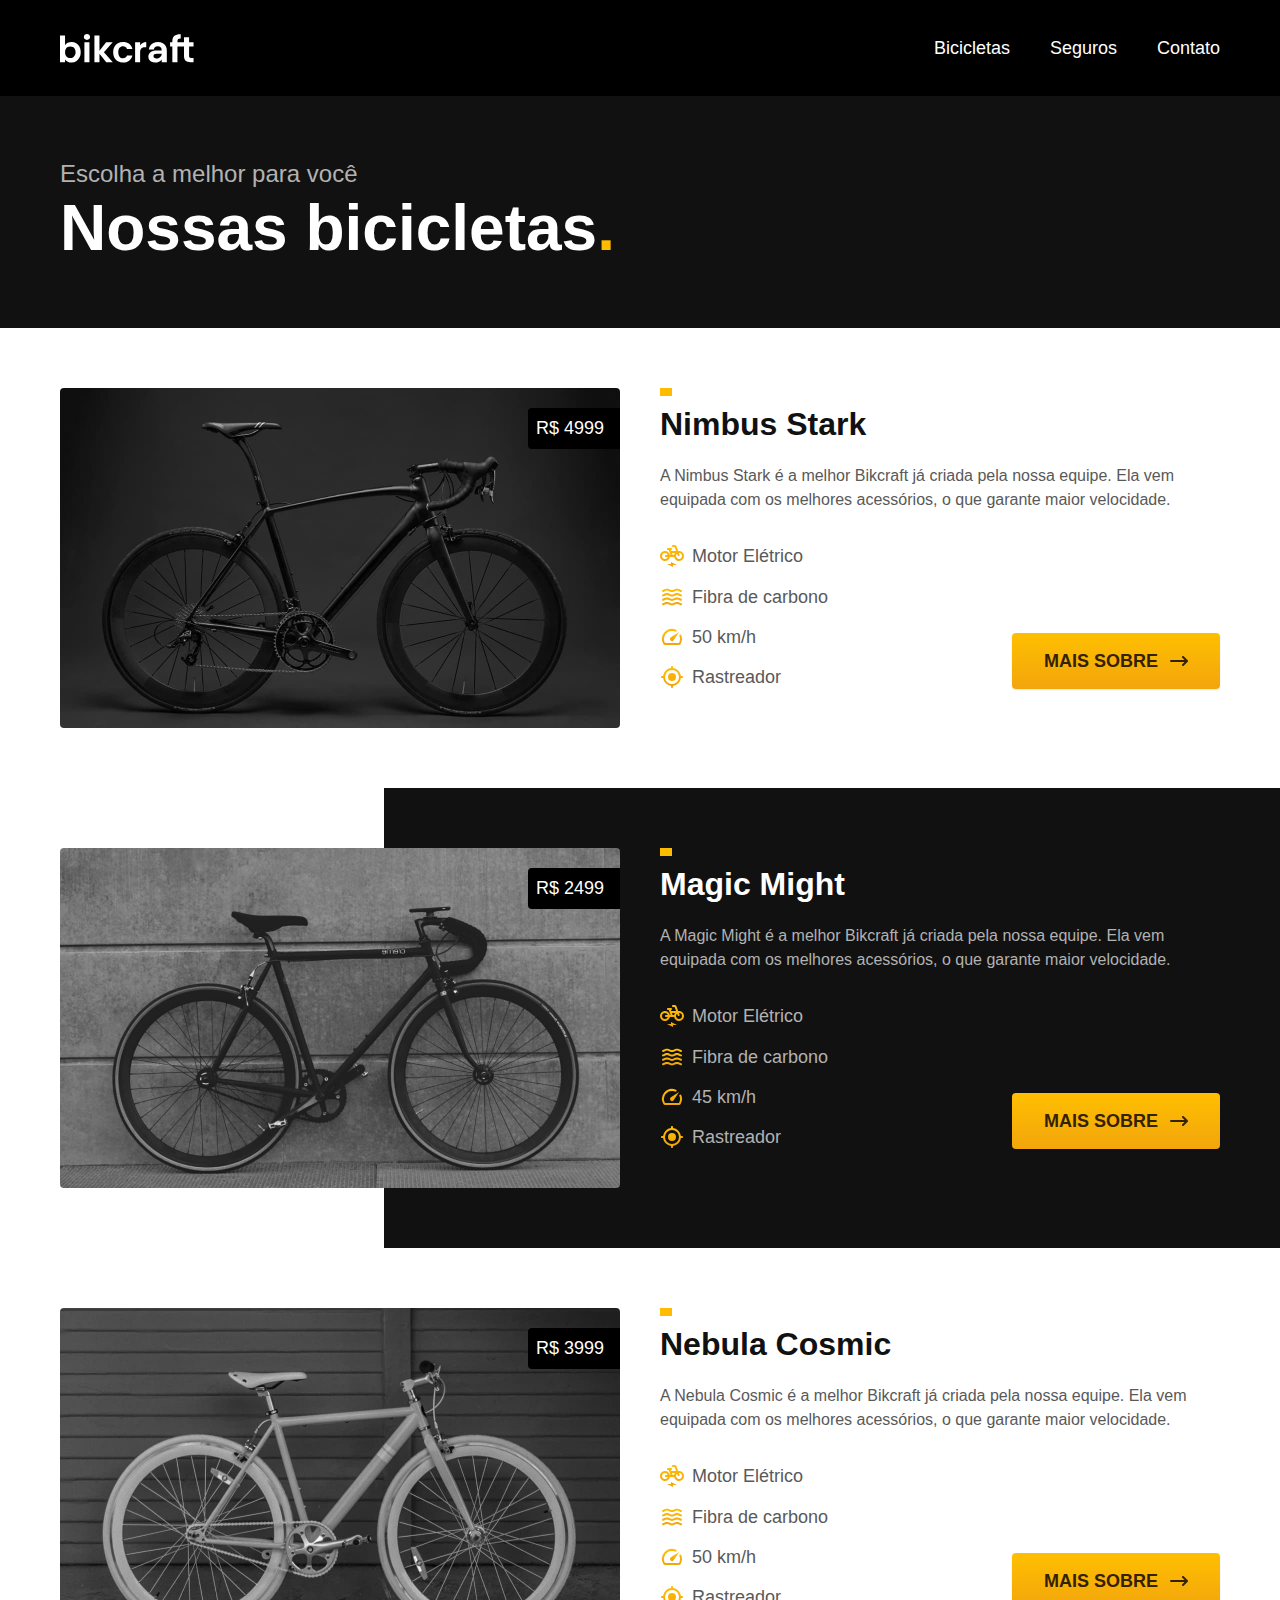
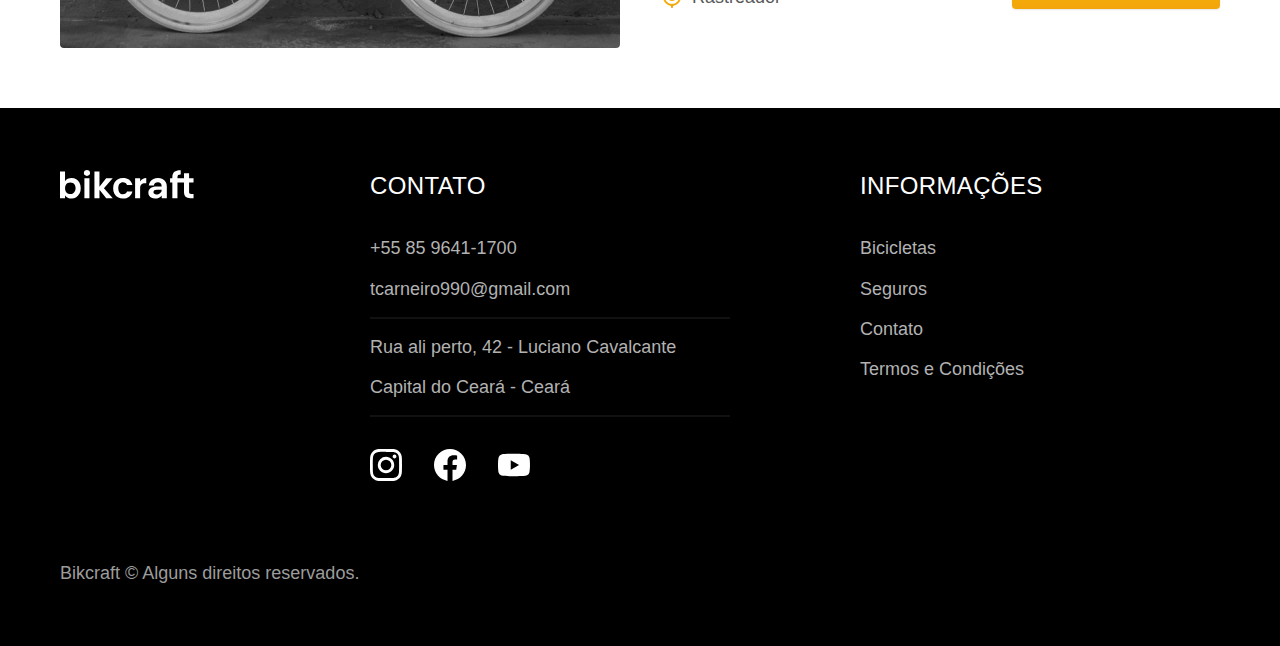
==== bicicletas.html @ c2a49318 "parte das bicicletas feita" ====
<!DOCTYPE html>
<html lang="en">

<head>
  <meta charset="UTF-8">
  <meta name="viewport" content="width=device-width, initial-scale=1.0">
  <title>Bicicletas | Bikcraft</title>
  <link rel="stylesheet" href="./css/style.css">

</head>

<body id="bicicletas">
  <header class="header-bg">
    <div class="header container">
      <a href="./">
        <img src="./img/bikcraft.svg" alt="bikcraft">
      </a>
      <nav aria-label="primaria">
        <ul class="header-menu font-1-m cor-0">
          <li><a href="./bicicletas.html">Bicicletas</a></li>
          <li><a href="./seguros.html">Seguros</a></li>
          <li><a href="./contato.html">Contato</a></li>
        </ul>
      </nav>
    </div>
  </header>

  <main>
    <div class="titulo-bg">
      <div class="titulo container">
        <p class="font-2-l cor-5">Escolha a melhor para você</p>
        <h1 class="font-1-xxl cor-0">
          Nossas bicicletas<span class="cor-p1">.</span></h1>
      </div>
  
    </div>

<!-- 

 -->
    
      <div class="bicicletas container">
        <div class="bicicletas-imagem">
          <img src="./img/bicicletas/nimbus.jpg" alt="bicicleta preta">
          <span class="font-2-m cor-0">R$ 4999</span>
        </div>
        <div class="bicicletas-conteudo">
          <h2 class="font-1-xl">Nimbus Stark</h2>
          <p class="font-2-s cor-8">A Nimbus Stark é a melhor Bikcraft já criada pela nossa equipe. Ela vem equipada com os melhores acessórios, o que garante maior velocidade.</p>
          <ul class="font-1-m cor-8">
            <li>
              <img src="./img/icones/eletrica.svg" alt="">
              Motor Elétrico
            </li>
            <li>
              <img src="./img/icones/carbono.svg" alt="">
              Fibra de carbono
            </li>
            <li>
              <img src="./img/icones/velocidade.svg" alt="">
              50 km/h
            </li>
            <li>
              <img src="./img/icones/rastreador.svg" alt="">
              Rastreador
            </li>
          </ul>
          <a class="botao seta" href="./bicicletas/nimbus.html">Mais Sobre</a>
        </div>
      </div>


<!-- 
 -->
    <div class="bicicletas-bg">
      <div class="bicicletas container">
        <div class="bicicletas-imagem">
          <img src="./img/bicicletas/magic.jpg" alt="bicicleta preta">
          <span class="font-2-m cor-0">R$ 2499</span>
        </div>
        <div class="bicicletas-conteudo">
          <h2 class="font-1-xl cor-0">Magic Might</h2>
          <p class="font-2-s cor-5">A Magic Might é a melhor Bikcraft já criada pela nossa equipe. Ela vem equipada com os melhores acessórios, o que garante maior velocidade.</p>
          <ul class="font-1-m cor-5">
            <li>
              <img src="./img/icones/eletrica.svg" alt="">
              Motor Elétrico
            </li>
            <li>
              <img src="./img/icones/carbono.svg" alt="">
              Fibra de carbono
            </li>
            <li>
              <img src="./img/icones/velocidade.svg" alt="">
              45 km/h
            </li>
            <li>
              <img src="./img/icones/rastreador.svg" alt="">
              Rastreador
            </li>
          </ul>
          <a class="botao seta" href="./bicicletas/magic.html">Mais Sobre</a>
        </div>
      </div>
    </div>

    <!-- 
   -->
    
      <div class="bicicletas container">
        <div class="bicicletas-imagem">
          <img src="./img/bicicletas/nebula.jpg" alt="bicicleta preta">
          <span class="font-2-m cor-0">R$ 3999</span>
        </div>
        <div class="bicicletas-conteudo">
          <h2 class="font-1-xl">Nebula Cosmic</h2>
          <p class="font-2-s cor-8">A Nebula Cosmic é a melhor Bikcraft já criada pela nossa equipe. Ela vem equipada com os melhores acessórios, o que garante maior velocidade.</p>
          <ul class="font-1-m cor-8">
            <li>
              <img src="./img/icones/eletrica.svg" alt="">
              Motor Elétrico
            </li>
            <li>
              <img src="./img/icones/carbono.svg" alt="">
              Fibra de carbono
            </li>
            <li>
              <img src="./img/icones/velocidade.svg" alt="">
              50 km/h
            </li>
            <li>
              <img src="./img/icones/rastreador.svg" alt="">
              Rastreador
            </li>
          </ul>
          <a class="botao seta" href="./bicicletas/nebula.html">Mais Sobre</a>
        </div>
      </div>



  </main>
  <footer class="footer-bg">
    <div class="footer container">
      <img src="./img/bikcraft.svg" alt="">
      <div class="footer-contato">
        <h3 class="font-2-l-b cor-0">contato</h3>
        <ul class="font-2-m cor-5">
          <li><a href="tel:+558596411700"> +55 85 9641-1700</a></li>
          <li><a href="mailto:tcarneiro990@gmail.com">tcarneiro990@gmail.com</a></li>
          <li>Rua ali perto, 42 - Luciano Cavalcante</li>
          <li>Capital do Ceará - Ceará</li>
        </ul>
        <div class="footer-redes">
          <a href="./">
            <img src="./img/redes/instagram.svg" alt="Instagram">
          </a>
          <a href="./">
            <img src="./img/redes/facebook.svg" alt="Facebook">
          </a>
          <a href="./">
            <img src="./img/redes/youtube.svg" alt="Youtube">
          </a>
        </div>
      </div>
      <div class="footer-informacoes">
        <h3 class="font-2-l-b cor-0">Informações</h3>
        <nav>
          <ul class="font-1-m cor-5">
            <li><a href="./bicicletas.html">Bicicletas</a></li>
            <li><a href="./seguros.html">Seguros</a></li>
            <li><a href="./contato.html">Contato</a></li>
            <li><a href="./termos.html">Termos e Condições</a></li>
          </ul>
        </nav>
      </div>
      <p class="footer-copy font-2-m cor-6">Bikcraft © Alguns direitos reservados.</p>
    </div>
  </footer>

</body>

</html>
---- css/style.css ----
@import "./global/global.css";
@import "./utilidades/tipografia.css";
@import "./utilidades/cores.css";
@import "./global/header.css";
@import "./global/footer.css";
@import "./utilidades/componentes.css";
@import "./home/introducao.css";
@import "./bicicletas/bicicletas-lista.css";
@import "./home/tecnologia.css";
@import "./home/parceiros.css";
@import "./home/depoimento.css";
@import "./seguros/seguros.css";
@import "./termos/termos.css";
@import "./bicicletas/bicicletas.css";
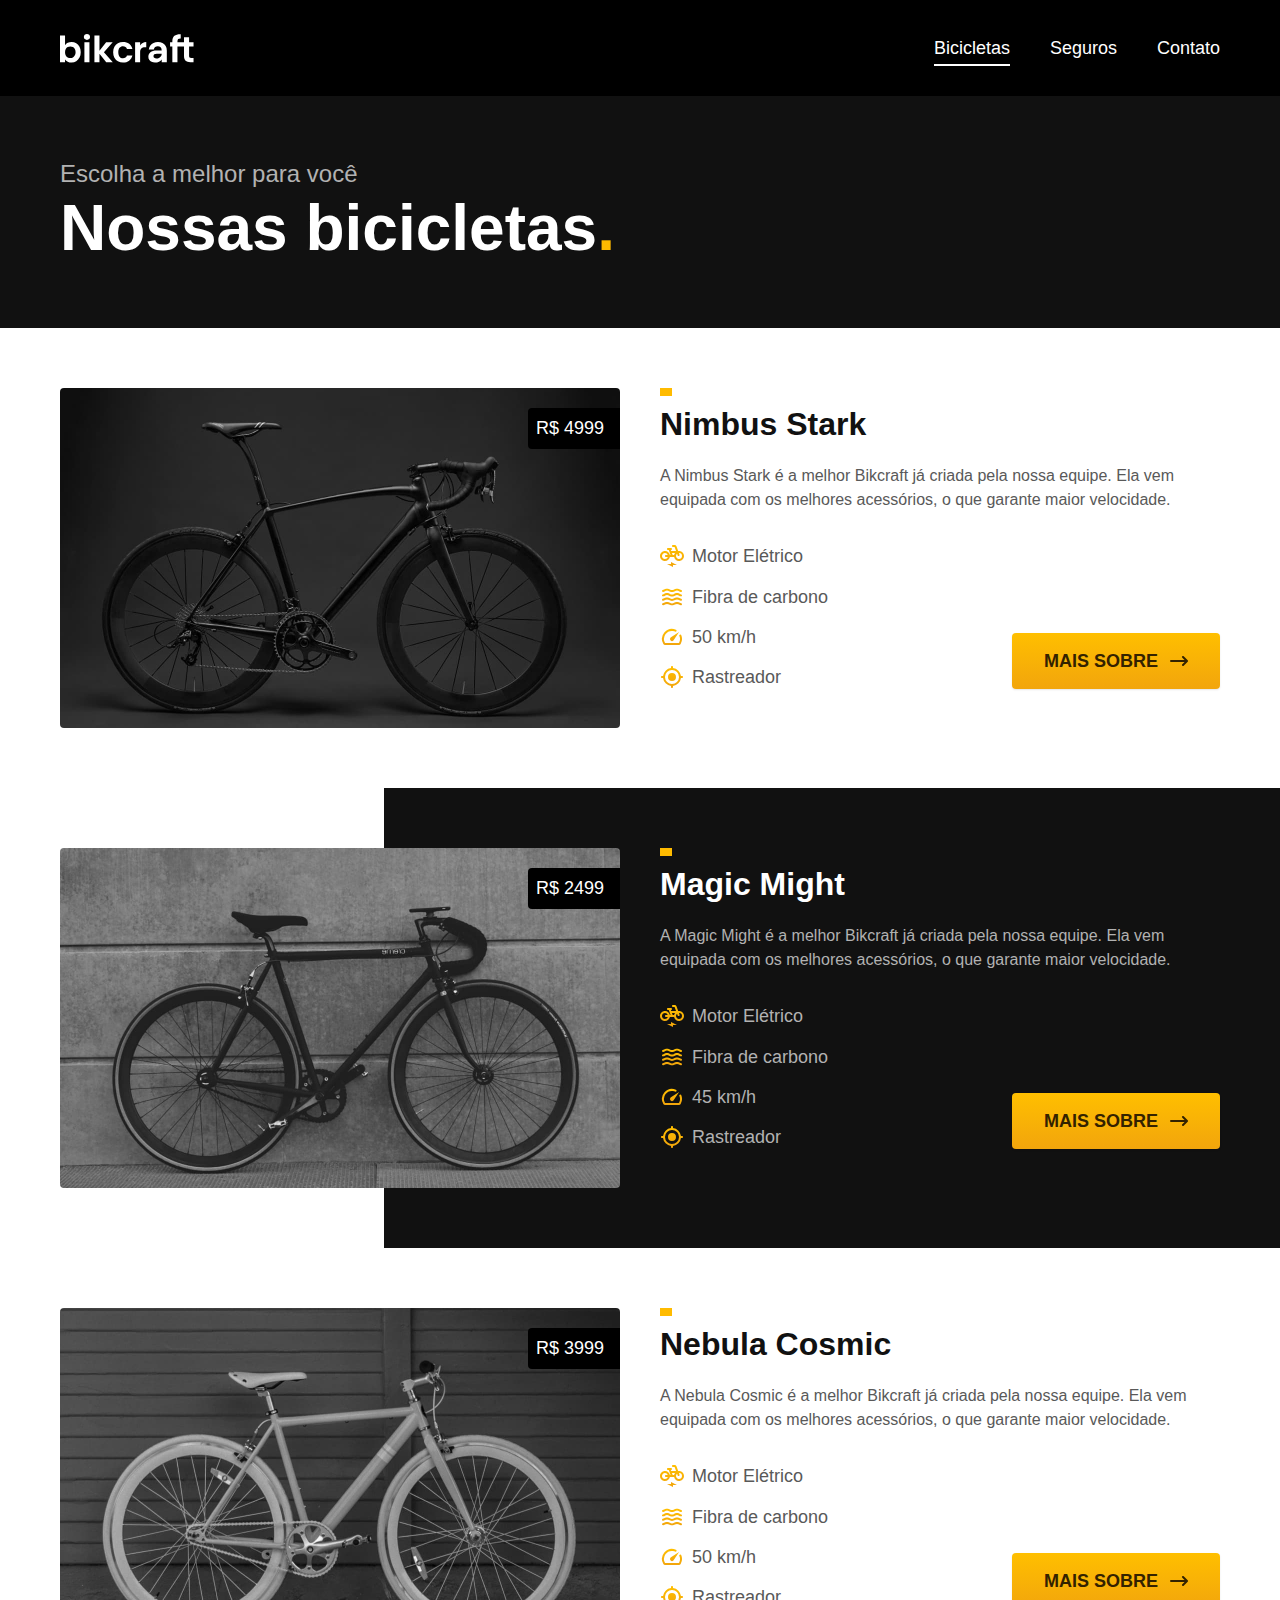
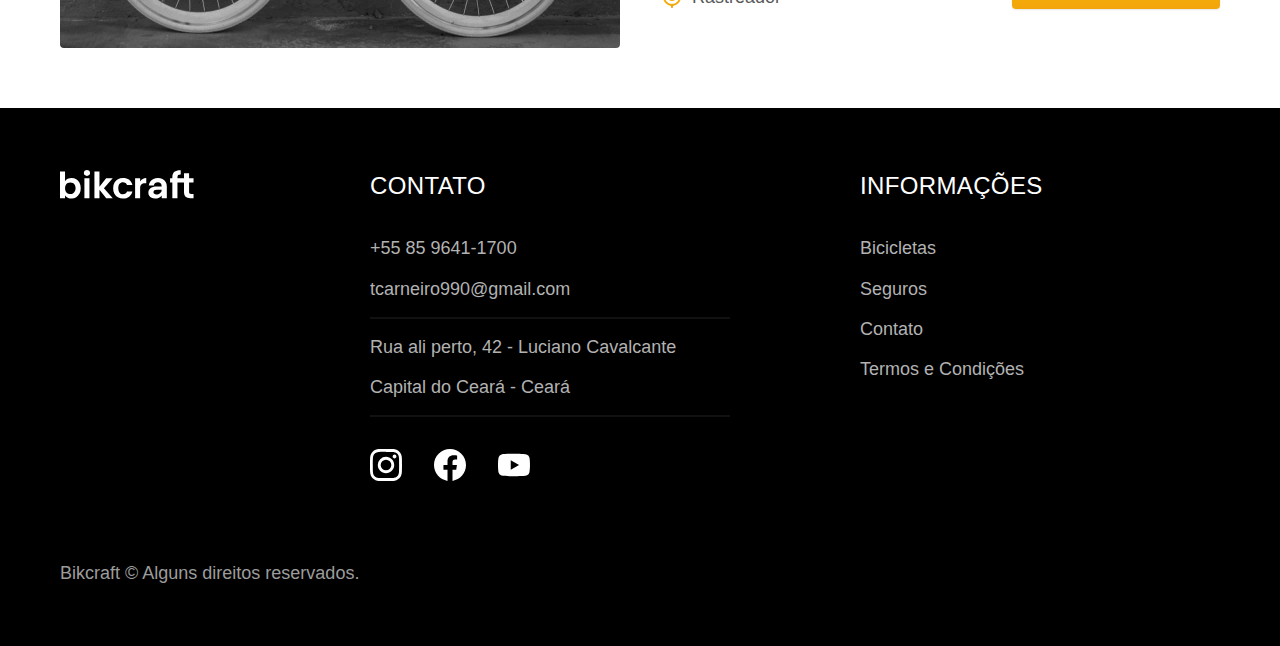
==== commit ca26de13: "adicionando js e otimizando o header" ====
--- a/bicicletas.html
+++ b/bicicletas.html
@@ -32,45 +32,45 @@
         <h1 class="font-1-xxl cor-0">
           Nossas bicicletas<span class="cor-p1">.</span></h1>
       </div>
-  
+
     </div>
 
-<!-- 
+    <!-- 
 
  -->
-    
-      <div class="bicicletas container">
-        <div class="bicicletas-imagem">
-          <img src="./img/bicicletas/nimbus.jpg" alt="bicicleta preta">
-          <span class="font-2-m cor-0">R$ 4999</span>
-        </div>
-        <div class="bicicletas-conteudo">
-          <h2 class="font-1-xl">Nimbus Stark</h2>
-          <p class="font-2-s cor-8">A Nimbus Stark é a melhor Bikcraft já criada pela nossa equipe. Ela vem equipada com os melhores acessórios, o que garante maior velocidade.</p>
-          <ul class="font-1-m cor-8">
-            <li>
-              <img src="./img/icones/eletrica.svg" alt="">
-              Motor Elétrico
-            </li>
-            <li>
-              <img src="./img/icones/carbono.svg" alt="">
-              Fibra de carbono
-            </li>
-            <li>
-              <img src="./img/icones/velocidade.svg" alt="">
-              50 km/h
-            </li>
-            <li>
-              <img src="./img/icones/rastreador.svg" alt="">
-              Rastreador
-            </li>
-          </ul>
-          <a class="botao seta" href="./bicicletas/nimbus.html">Mais Sobre</a>
-        </div>
+
+    <div class="bicicletas container">
+      <div class="bicicletas-imagem">
+        <img src="./img/bicicletas/nimbus.jpg" alt="bicicleta preta">
+        <span class="font-2-m cor-0">R$ 4999</span>
       </div>
+      <div class="bicicletas-conteudo">
+        <h2 class="font-1-xl">Nimbus Stark</h2>
+        <p class="font-2-s cor-8">A Nimbus Stark é a melhor Bikcraft já criada pela nossa equipe. Ela vem equipada com os melhores acessórios, o que garante maior velocidade.</p>
+        <ul class="font-1-m cor-8">
+          <li>
+            <img src="./img/icones/eletrica.svg" alt="">
+            Motor Elétrico
+          </li>
+          <li>
+            <img src="./img/icones/carbono.svg" alt="">
+            Fibra de carbono
+          </li>
+          <li>
+            <img src="./img/icones/velocidade.svg" alt="">
+            50 km/h
+          </li>
+          <li>
+            <img src="./img/icones/rastreador.svg" alt="">
+            Rastreador
+          </li>
+        </ul>
+        <a class="botao seta" href="./bicicletas/nimbus.html">Mais Sobre</a>
+      </div>
+    </div>
 
 
-<!-- 
+    <!-- 
  -->
     <div class="bicicletas-bg">
       <div class="bicicletas container">
@@ -106,36 +106,36 @@
 
     <!-- 
    -->
-    
-      <div class="bicicletas container">
-        <div class="bicicletas-imagem">
-          <img src="./img/bicicletas/nebula.jpg" alt="bicicleta preta">
-          <span class="font-2-m cor-0">R$ 3999</span>
-        </div>
-        <div class="bicicletas-conteudo">
-          <h2 class="font-1-xl">Nebula Cosmic</h2>
-          <p class="font-2-s cor-8">A Nebula Cosmic é a melhor Bikcraft já criada pela nossa equipe. Ela vem equipada com os melhores acessórios, o que garante maior velocidade.</p>
-          <ul class="font-1-m cor-8">
-            <li>
-              <img src="./img/icones/eletrica.svg" alt="">
-              Motor Elétrico
-            </li>
-            <li>
-              <img src="./img/icones/carbono.svg" alt="">
-              Fibra de carbono
-            </li>
-            <li>
-              <img src="./img/icones/velocidade.svg" alt="">
-              50 km/h
-            </li>
-            <li>
-              <img src="./img/icones/rastreador.svg" alt="">
-              Rastreador
-            </li>
-          </ul>
-          <a class="botao seta" href="./bicicletas/nebula.html">Mais Sobre</a>
-        </div>
+
+    <div class="bicicletas container">
+      <div class="bicicletas-imagem">
+        <img src="./img/bicicletas/nebula.jpg" alt="bicicleta preta">
+        <span class="font-2-m cor-0">R$ 3999</span>
       </div>
+      <div class="bicicletas-conteudo">
+        <h2 class="font-1-xl">Nebula Cosmic</h2>
+        <p class="font-2-s cor-8">A Nebula Cosmic é a melhor Bikcraft já criada pela nossa equipe. Ela vem equipada com os melhores acessórios, o que garante maior velocidade.</p>
+        <ul class="font-1-m cor-8">
+          <li>
+            <img src="./img/icones/eletrica.svg" alt="">
+            Motor Elétrico
+          </li>
+          <li>
+            <img src="./img/icones/carbono.svg" alt="">
+            Fibra de carbono
+          </li>
+          <li>
+            <img src="./img/icones/velocidade.svg" alt="">
+            50 km/h
+          </li>
+          <li>
+            <img src="./img/icones/rastreador.svg" alt="">
+            Rastreador
+          </li>
+        </ul>
+        <a class="botao seta" href="./bicicletas/nebula.html">Mais Sobre</a>
+      </div>
+    </div>
 
 
 
@@ -178,6 +178,7 @@
     </div>
   </footer>
 
+  <script src="./js/script.js"></script>
 </body>
 
 </html>--- a/css/style.css
+++ b/css/style.css
@@ -4,6 +4,7 @@
 @import "./global/header.css";
 @import "./global/footer.css";
 @import "./utilidades/componentes.css";
+@import "./utilidades/formulario.css";
 @import "./home/introducao.css";
 @import "./bicicletas/bicicletas-lista.css";
 @import "./home/tecnologia.css";
@@ -12,8 +13,12 @@
 @import "./seguros/seguros.css";
 @import "./termos/termos.css";
 @import "./bicicletas/bicicletas.css";
+@import "./seguros/vantagens.css";
+@import "./seguros/perguntas.css";
+@import "./bicicleta/bicicleta.css";
+@import "./bicicleta/seguro.css";
+@import "./contato/contato.css";
+@import "./contato/loja.css";
+@import "./orcamento/orcamento.css";
 
 
-
-
-
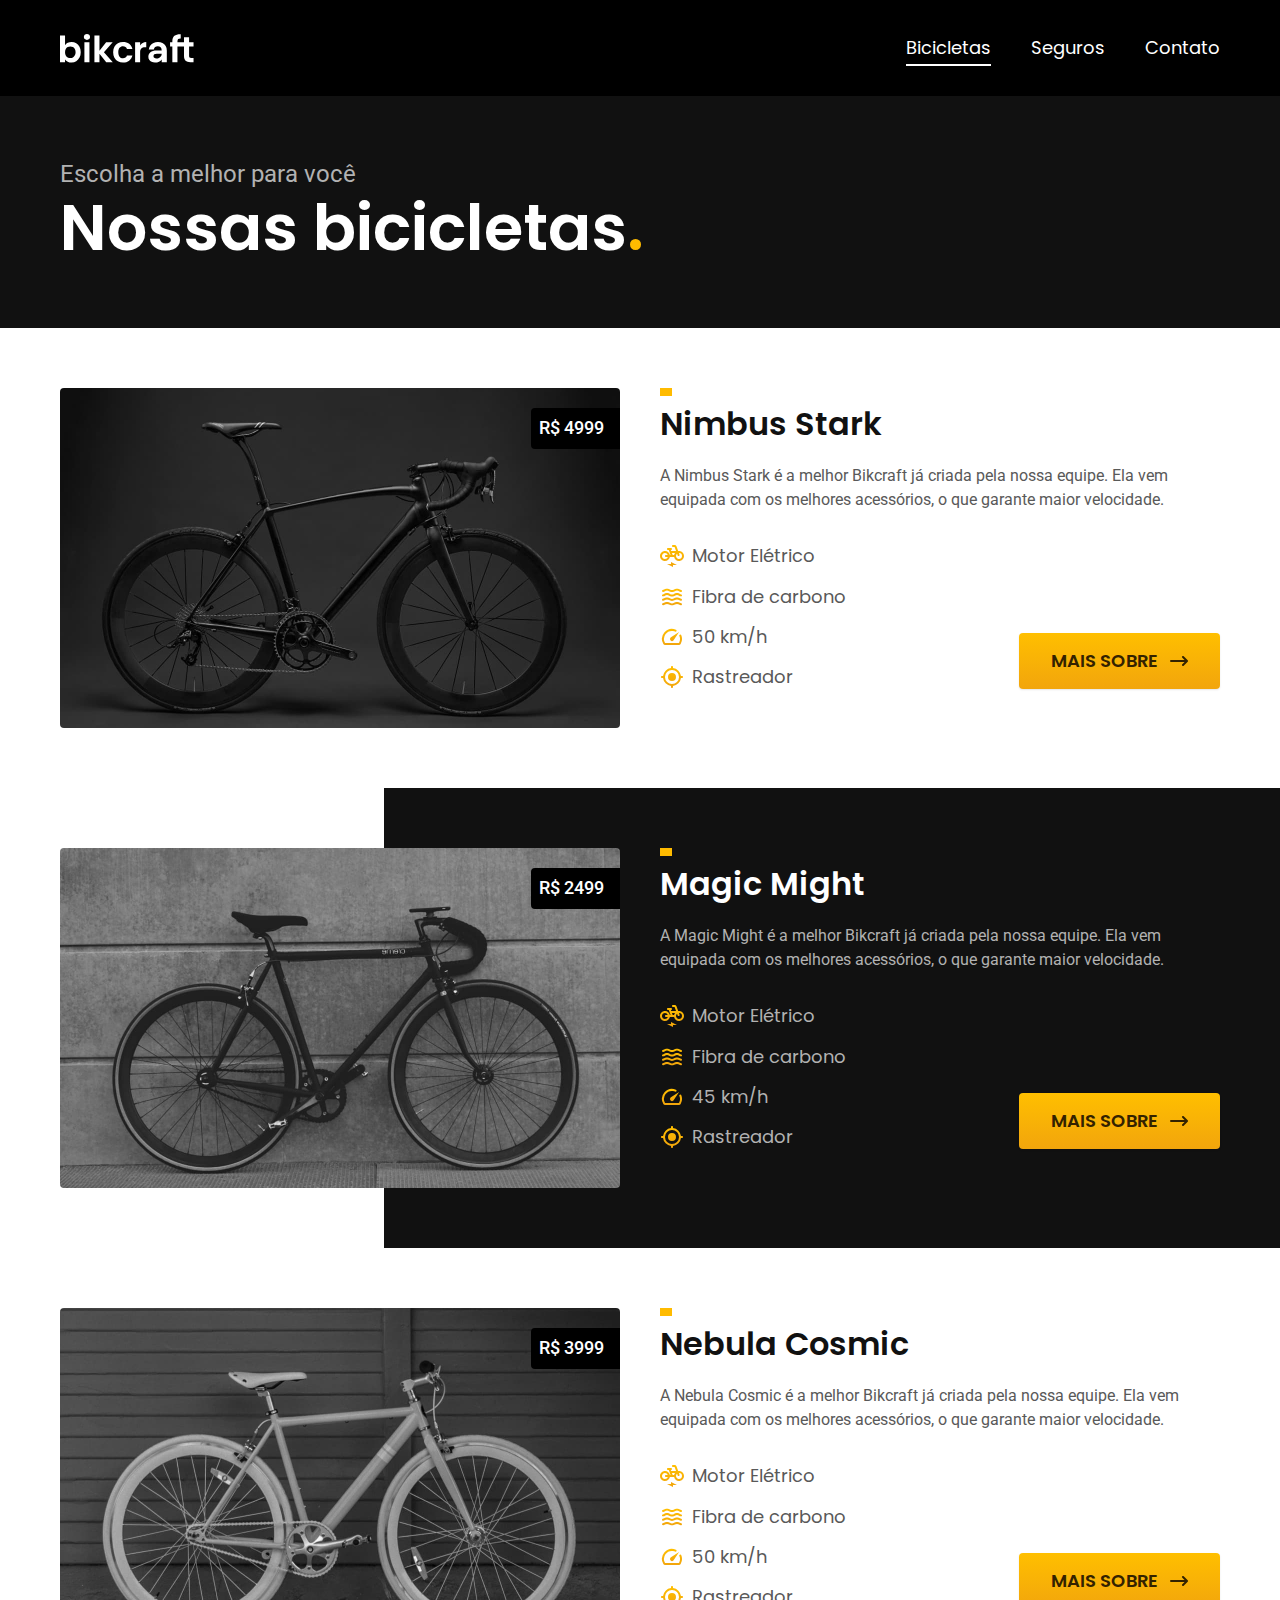
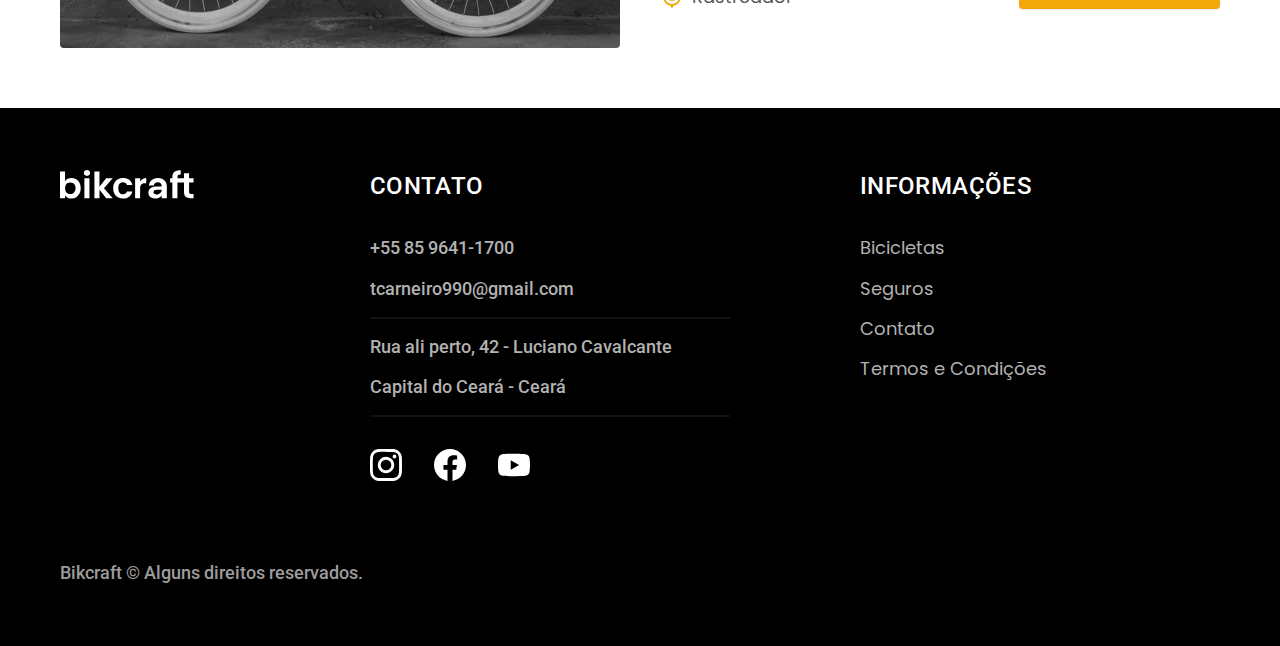
==== commit b963263d: "otimizado para produção" ====
--- a/bicicletas.html
+++ b/bicicletas.html
@@ -5,8 +5,14 @@
   <meta charset="UTF-8">
   <meta name="viewport" content="width=device-width, initial-scale=1.0">
   <title>Bicicletas | Bikcraft</title>
-  <link rel="stylesheet" href="./css/style.css">
+  <link rel="shortcut icon" href="./favicon.svg" type="image/x-icon">
+  <link rel="stylesheet" href="./css/style.min.css">
 
+  <script>document.documentElement.classList.add('js')</script>
+  <link rel="preconnect" href="https://fonts.googleapis.com">
+  <link rel="preconnect" href="https://fonts.gstatic.com" crossorigin>
+  <link href="https://fonts.googleapis.com/css2?family=Merriweather:ital,wght@1,900&family=Poppins:wght@400;600&family=Roboto:wght@400;500&display=swap" rel="stylesheet">
+  <link rel="stylesheet" href="./css/style.min.css">
 </head>
 
 <body id="bicicletas">
--- a/css/style.min.css
+++ b/css/style.min.css
@@ -0,0 +1 @@
+body{margin:0;font-family:Arial,Helvetica,sans-serif;color:#111}blockquote,h1,h2,h3,h4 ul,p{margin:0}ul{margin:0;padding:0;list-style:none}a{text-decoration:none;color:inherit}img{max-width:100%;display:block}img[src$=".jpg"]{border-radius:4px}dd{margin:0}.font-1-xs{font:400 0.75rem/1.35 Poppins,sans-serif}.font-2-xs{font:400 0.875rem/1.43 Roboto,sans-serif}.font-1-s{font:400 1rem/1.5 Poppins,sans-serif}.font-2-s{font:400 1rem/1.5 Roboto,sans-serif}.font-1-m,.font-1-m-b{font:400 1.125rem/1.35 Poppins,sans-serif}.font-1-m-b{font-weight:600}.font-2-m{font:500 1.125rem/1.35 Roboto,sans-serif}.font-1-l{font:400 1.5rem/1.5 Poppins,sans-serif}.font-2-l,.font-2-l-b{font:400 1.5rem/1.5 Roboto,sans-serif}.font-2-l-b{font-weight:500;letter-spacing:.015em;text-transform:uppercase}.font-1-xl{font:600 2rem/1.25 Poppins,sans-serif}.font-2-xl{font:500 2rem/1.25 Roboto,sans-serif}.font-1-xxl{font:600 4rem/1.125 Poppins,sans-serif}@media (max-width:1200px){.font-1-xxl{font-size:3rem}.font-2-l,.font-2-l-b{font-size:1.125rem}}@media (max-width:800px){.font-1-xxl{font-size:2rem}.font-1-xl,.font-2-xl{font-size:1.5rem}}:root{--cor-0:#ffffff;--cor-1:#f7f7f7;--cor-2:#ededed;--cor-3:#dedede;--cor-4:#cccccc;--cor-5:#b2b2b2;--cor-6:#9c9c9c;--cor-7:#717171;--cor-8:#595959;--cor-9:#404040;--cor-10:#2e2e2e;--cor-11:#111111;--cor-12:#000000;--cor-p1:#ffbb00;--cor-p2:#e4a30b;--cor-p3:#a66f00;--cor-p4:#664400;--cor-p5:#332200}.cor-0{color:var(--cor-0)}.cor-1{color:var(--cor-1)}.cor-2{color:var(--cor-2)}.cor-3{color:var(--cor-3)}.cor-4{color:var(--cor-4)}.cor-5{color:var(--cor-5)}.cor-6{color:var(--cor-6)}.cor-7{color:var(--cor-7)}.cor-8{color:var(--cor-8)}.cor-9{color:var(--cor-9)}.cor-10{color:var(--cor-10)}.cor-11{color:var(--cor-11)}.cor-12{color:var(--cor-12)}.cor-p1{color:var(--cor-p1)}.cor-p2{color:var(--cor-p2)}.cor-p3{color:var(--cor-p3)}.cor-p4{color:var(--cor-p4)}.cor-p5{color:var(--cor-p5)}.header-bg{background-color:var(--cor-12)}.header{display:flex;flex-wrap:wrap;gap:20px;justify-content:space-between;align-items:center;padding-top:20px;padding-bottom:20px}.header-menu{display:flex;flex-wrap:wrap;gap:40px}.header-menu a{display:inline-block;padding:16px 0;position:relative}.header-menu a:after{content:"";display:block;height:2px;width:0;background:var(--cor-0);margin-top:4px;transition:.3s;position:absolute}.header-menu a.ativo::after,.header-menu a:hover::after{width:100%}@media (max-width:800px){.header-menu{gap:20px}.header-menu a{background:var(--cor-11);padding:12px 16px;border-radius:4px}.header-menu a:hover{background-color:var(--cor-10)}.header a:after{display:none}}@media (max-width:600px){.header-menu{gap:12px}.header-menu a{padding:8px 12px;font-size:14px}}.footer-bg{background-color:var(--cor-12)}.footer{display:grid;grid-template-columns:3fr 5fr 4fr;gap:40px;padding-top:60px;padding-bottom:60px}.footer h3{margin-bottom:32px}.footer-contato ul{margin-bottom:32px}.footer li{margin-bottom:16px}.footer-redes{display:flex;gap:32px}.footer-contato li:nth-child(2n):after{content:"";display:block;max-width:360px;height:2px;background:var(--cor-11);margin-top:16px}.footer a:hover{color:var(--cor-0)}.footer-copy{grid-column:1/-1;margin-top:40px}@media (max-width:800px){.footer>img{display:none}.footer{grid-template-columns:1fr 1fr}}@media (max-width:600px){.footer{grid-template-columns:1fr;gap:60px}.footer-copy{margin-top:0}}.container{box-sizing:border-box;max-width:1200px;padding-left:20px;padding-right:20px;margin-left:auto;margin-right:auto}.botao{display:inline-block;padding:16px 32px;background:linear-gradient(#ffbf00,#f2a50c);border-radius:4px;box-shadow:0 1px 2px rgba(0,0,0,.1);text-transform:uppercase;color:var(--cor-p5);font:600 1.125rem/1.35 Poppins,sans-serif;max-width:max-content;border:none;cursor:pointer}.botao:hover{background:linear-gradient(#ffb60d,#e59317)}.botao.secundario{background:var(--cor-10);color:var(--cor-2)}.botao.secundario:hover{background:var(--cor-9)}.botao.seta{display:flex;align-items:center}.botao.seta::after{content:"";display:inline-block;width:18px;height:10px;margin-left:12px;background:url("../img/icones/seta.svg");transition:transform .3s}.botao.seta:hover::after{transform:translateX(4px)}@media (max-width:600px){.botao{padding:12px 16px;font-size:16px}}.link{display:inline-block;color:var(--cor-p1);font:500 1.5rem/1.5 Poppins,sans-serif;text-transform:uppercase}.link::after{content:"";display:block;width:100%;height:4px;background-color:var(--cor-p1)}.link:hover{color:var(--cor-0)}.titulo-bg{background-color:var(--cor-11);padding-top:60px;padding-bottom:60px}.titulo{margin-bottom:4px}@media (max-width:800px){.titulo-bg{padding-top:40px;padding-bottom:40px}.titulo p{font-size:1rem;text-transform:lowercase;font-weight:400}}.form{display:grid;grid-template-columns:1fr 1fr;gap:20px}.form label{display:block;font:500 1rem/1.5 Poppins,sans-serif;margin-bottom:4px}.col-2{grid-column:span 2}.form input[type=email],.form input[type=text],.form textarea{font:400 1rem/1.5 Roboto,sans-serif;background:var(--cor-1);border:1px solid var(--cor-2);padding:12px;border-radius:4px;width:100%;box-sizing:border-box}.form input[type=email]:focus,.form input[type=text]:focus,.form textarea:focus{outline:0;border-color:var(--cor-p1);background:var(--cor-0);box-shadow:0 0 0 2px #fea}@media (max-width:600px){.form{grid-template-columns:1fr}.form .col-2{grid-column:1}}.introducao-bg{background:var(--cor-12);box-shadow:inset 0 -120px var(--cor-0)}.introducao{display:grid;grid-template-columns:1fr 1fr;gap:0 40px}.introducao-conteudo{align-self:end;padding-bottom:200px}.introducao img{width:100%;height:100%;object-fit:cover;border-radius:4px}.introducao h1{margin-bottom:32px}.introducao p{margin-bottom:20px}@media (max-width:800px){.introducao-bg{background:var(--cor-11);padding-top:40px;box-shadow:inset 0 -60px #fff}.introducao{grid-template-columns:1fr;gap:32px}.introducao-conteudo{padding-bottom:0}.introducao h1{margin-bottom:16px}.introducao img{height:300px;width:100%}}.bicicletas-lista{padding-top:60px;padding-bottom:120px}.bicicletas-lista h2{margin-bottom:40px}.bicicletas-lista ul{display:flex;gap:40px;padding:0 20px 20px 20px;max-width:1400px;margin-left:auto;margin-right:auto;overflow-x:auto}#bicicleta .bicicletas-lista ul{padding:0 0 20px 0}.bicicletas-lista li{flex:1;min-width:280px}.bicicletas-lista a{display:block}.bicicletas-lista img{margin-bottom:16px}.bicicletas-lista h3{margin-bottom:8px;display:flex;align-items:center}.bicicletas-lista h3::before{content:"";display:inline-block;height:8px;width:12px;margin-right:8px;background-color:var(--cor-p1);transition:width .2s}.bicicletas-lista a:hover h3::before{width:24px}.bicicletas-lista li span{padding-left:20px}@media (max-width:800px){.bicicletas-lista{padding-bottom:60px}.bicicletas-lista ul{gap:20px}}.tecnologia-bg{background-color:var(--cor-11);box-shadow:inset 0 80px var(--cor-0),inset 0 -80px var(--cor-0)}.tecnologia{display:grid;grid-template-columns:1fr 1fr;gap:40px}.tecnologia-imagem img{width:100%;height:100%;object-fit:cover;object-position:left}.tecnologia-conteudo{padding-top:160px;padding-bottom:160px}.tecnologia-conteudo>span{display:block;margin-bottom:20px}.tecnologia-conteudo h2{margin-bottom:32px}.tecnologia-conteudo>p{margin-bottom:20px}.tecnologia a{margin-bottom:80px}.tecnologia-vantagens{display:flex;gap:40px}.tecnologia-vantagens h3{margin-bottom:1rem;width:max-content}.tecnologia-vantagens img{width:24px;margin-bottom:8px}@media (max-width:800px){.tecnologia-bg{box-shadow:initial}.tecnologia{grid-template-columns:1fr}.tecnologia-conteudo{padding-top:60px;padding-bottom:60px}.tecnologia-imagem{display:none}.tecnologia a{margin-bottom:60px}}@media (max-width:600px){.tecnologia-vantagens{flex-direction:column}}.parceiros{padding-top:60px;padding-bottom:120px}.parceiros h2{margin-bottom:60px}.parceiros ul{padding:0 20px;max-width:1400px;display:grid;grid-template-columns:repeat(4,1fr);margin:0 auto}.parceiros li{display:flex;padding:32px;border-left:2px solid var(--cor-2)}.parceiros img{margin:auto}.parceiros li:first-child,.parceiros li:nth-child(5){border-left:none}.parceiros li:nth-child(n+5){border-top:2px solid var(--cor-2)}@media (max-width:800px){.parceiros{padding-bottom:60px}.parceiros li{display:flex;padding:20px}.parceiros h2{margin-bottom:20px}.parceiros ul{grid-template-columns:repeat(2,1fr)}.parceiros li:nth-child(n+3){border-top:2px solid var(--cor-2)}.parceiros li:nth-child(odd){border-left:none}}.depoimento{display:grid;grid-template-columns:1fr 1fr;background-color:var(--cor-p1);overflow:hidden}.depoimento-imagem img{width:100%;height:100%;object-fit:cover;border-radius:0}.depoimento-conteudo{padding:40px 40px 80px 80px;align-self:end}.depoimento-conteudo p{max-width:32ch;font-family:Merriweather,serif;font-style:italic;font-weight:900;margin-bottom:32px;position:relative}.depoimento p::before{content:'“';font-size:5rem;color:var(--cor-p2);position:absolute;left:-50px;top:-20px}.depoimento p::after{content:'”';font-size:5rem;color:var(--cor-p2);position:absolute}@media (max-width:800px){.depoimento{grid-template-columns:1fr;text-align:center}.depoimento img{max-height:200px}.depoimento-conteudo{padding:40px 20px;justify-self:center}}.seguros-bg{background-color:var(--cor-11)}.seguros{padding-top:60px;padding-bottom:60px;display:grid;grid-template-columns:1fr 1fr;gap:40px;align-items:center}#seguros .seguros{padding-top:0}.seguros h2{grid-column:1/-1}.seguros-item{display:grid;grid-template-columns:1fr auto;background-color:var(--cor-12);padding:32px 32px 32px 60px;border-radius:4px}.seguros h3{margin-bottom:40px}.seguros-item span{grid-column:2;display:block;text-align:right}.seguros-item ul{grid-column:1/-1;margin-bottom:32px}.seguros-item a{grid-column:1/-1}.seguros-item li{display:flex;align-items:center;position:relative}.seguros-item li+li{margin-top:20px}.seguros-item li::before{content:"";display:inline-block;width:13px;height:9px;background-image:url("../img/icones/lista.svg");position:absolute;left:-21px}@media (max-width:800px){.seguros{grid-template-columns:1fr}}.termos{padding-top:80px;padding-bottom:80px}.termos h2{font-weight:600;margin-bottom:20px}.termos p+h2{margin-top:40px}.termos p{margin-bottom:24px;max-width:75ch}.bicicletas-bg{background:linear-gradient(to right,var(--cor-0) 30%,var(--cor-11)0%)}.bicicletas{display:grid;grid-template-columns:1fr 1fr;gap:40px;padding-top:60px;padding-bottom:60px}.bicicletas-imagem{position:relative}.bicicletas-imagem span{background:var(--cor-12);padding:8px 16px 8px 8px;display:inline-block;position:absolute;top:20px;right:0;border-radius:4px 0 0 4px}.bicicletas-conteudo{display:grid;grid-template-columns:1fr auto;align-content:start}.bicicletas-conteudo h2,.bicicletas-conteudo p{grid-column:1/-1}.bicicletas h2{margin-bottom:20px}.bicicletas h2::before{content:"";display:block;width:12px;height:8px;background-color:var(--cor-p1);margin-bottom:8px}.bicicletas p{margin-bottom:32px}.bicicletas a{place-self:end}.bicicletas li{display:flex;align-items:center}.bicicletas-conteudo img{width:24px;margin-right:8px}.bicicletas ul{display:grid;gap:16px}@media (max-width:800px){.bicicletas-bg{background:var(--cor-11)}.bicicletas{grid-template-columns:1fr;gap:20px;padding-top:40px;padding-bottom:40px}}@media (max-width:600px){.bicicletas-conteudo{grid-template-columns:1fr}.bicicletas ul{grid-template-columns:1fr 1fr;margin-bottom:32px;font-size:1rem}.bicicletas a{place-self:start}}.vantagens-bg{background-color:var(--cor-12)}.vantagens{padding-top:120px;padding-bottom:120px}.vantagens h2{margin-bottom:60px}.vantagens ul{display:grid;grid-template-columns:repeat(auto-fit,minmax(280px,max-content));gap:40px 80px}.vantagens h3,.vantagens img{margin-bottom:8px}@media (max-width:800px){.vantagens{padding-top:60px;padding-bottom:60px}.vantagens h2{margin-bottom:40px}.vantagens ul{gap:20px}}.perguntas{padding-top:120px;padding-bottom:120px}.perguntas h2{margin-bottom:60px}.perguntas dl>div{padding:20px;border-radius:4px}.perguntas dl>div:nth-child(odd){background-color:var(--cor-1)}.perguntas button{display:grid;grid-template-columns:auto 1fr auto;align-items:center;gap:8px;cursor:pointer;border:none;background:0 0;width:100%;text-align:left}.perguntas button::before{content:"";display:inline-block;width:12px;height:8px;background-color:var(--cor-p1)}.perguntas button::after{content:"";display:inline-block;width:14px;height:6px;background:url(../img/icones/seta-abrir.svg);transition:.3s}.perguntas button:hover::after,.perguntas button[aria-expanded=true]::after{transform:rotate(180deg)}.js .perguntas dd{display:none}.js .perguntas dd.ativa{display:block}.perguntas dd{padding-left:20px;padding-top:16px;max-width:80ch}@media (max-width:800px){.perguntas{padding-top:60px;padding-top:60px}.perguntas h2{margin-bottom:40px}}.bicicleta{display:grid;grid-template-columns:1fr 1fr;align-items:start;gap:40px;padding-top:60px;padding-bottom:60px}#bicicleta .titulo p{text-transform:uppercase}.bicicleta-imagem{display:flex;flex-wrap:wrap;gap:20px}.bicicleta-imagem img{flex:1;min-width:200px}.bicicleta-imagem img:first-child{min-width:100%}.bicicleta-conteudo>p{margin-bottom:32px}.bicicleta-comprar{display:grid;grid-template-columns:max-content auto;align-items:center;justify-items:start;gap:8px 12px;margin-bottom:40px}.bicicleta-comprar a{grid-row:span 2}.bicicleta-comprar span{display:flex;align-items:center;background-color:var(--cor-12);gap:8px;padding:4px 8px;border-radius:4px}.bicicleta-conteudo h2{text-transform:uppercase;letter-spacing:.15em;margin-bottom:12px}.bicicleta-ficha,.bicicleta-informacoes{padding:32px;background-color:var(--cor-12);border-radius:4px}.bicicleta-informacoes{margin-bottom:40px;display:grid;grid-template-columns:1fr 1fr;gap:32px}.bicicleta-informacoes img{width:24px;margin-bottom:8px}.bicicleta-informacoes h3{margin-bottom:8px}.bicicleta-ficha li{padding:4px 0;display:flex;justify-content:space-between;border-bottom:1px solid var(--cor-11)}.bicicleta-ficha li:last-child{border-bottom:none}.bicicleta-ficha span{color:var(--cor-6)}@media (max-width:800px){.bicicleta{grid-template-columns:1fr;padding-top:40px;padding-bottom:40px}.bicicleta-imagem{grid-row:2}}@media (max-width:400px){.bicicleta-informacoes{grid-template-columns:1fr}.bicicleta-comprar{grid-template-columns:1fr}}.seguro-bicicleta-bg{background-color:var(--cor-11);box-shadow:inset 0 120px var(--cor-0),inset 0 -120px var(--cor-12)}.seguro{display:grid;grid-template-columns:1fr 1fr;gap:40px}.seguro-imagem img{width:100%;height:100%;object-fit:cover}.seguro-conteudo{padding-top:180px;padding-bottom:180px}.seguro h2{margin-bottom:32px}.seguro p{margin-bottom:20px}@media (max-width:800px){.seguro-bicicleta-bg{box-shadow:inset 0 -60px var(--cor-12)}.seguro{grid-template-columns:1fr}.seguro-conteudo{grid-row:1;padding-top:40px;padding-bottom:0}}#contato{background:linear-gradient(var(--cor-11) 600px,var(--cor-1)0px)}.contato{display:grid;grid-template-columns:5fr 7fr}.contato-dados,.contato-formulario{padding:60px;box-shadow:0 1px 2px rgba(0,0,0,.1)}.contato-dados{background-color:var(--cor-12);border-radius:5px 0 0 5px}.contato-formulario{background-color:var(--cor-0);border-radius:0 5px 5px 0}.contato-dados h2{margin-bottom:60px}.contato-endereco{margin-bottom:32px;padding-left:28px;background:url(../img/icones/local.svg) no-repeat 0 2px}.contato-endereco p{margin-bottom:8px}.contato-meios a{display:block;max-width:max-content;margin-bottom:8px;padding-left:28px}.contato-meios a:hover{color:var(--cor-0)}.contato-meios a:first-child{background:url("../img/icones/email.svg") no-repeat 0 2px}.contato-meios a:nth-child(2){margin-bottom:32px}.contato-meios a:nth-child(3){background:url("../img/icones/telefone.svg") no-repeat 0 2px;margin-bottom:60px}.contato-redes{display:flex;gap:32px;padding-left:28px}@media (max-width:800px){.contato{grid-template-columns:1fr}.contato-dados,.contato-formulario{padding:20px}.contato-dados{border-radius:5px 5px 0 0}.contato-formulario{border-radius:0 0 5px 5px}.contato-dados h2{margin-bottom:32px}.contato-meios a:nth-child(3){background:url("../img/icones/telefone.svg") no-repeat 0 2px;margin-bottom:32px}.contato-redes{margin-bottom:10px}}.lojas{display:grid;grid-template-columns:1fr 1fr;gap:0 40px;padding-top:120px;padding-bottom:120px}.lojas h2{grid-column:1/-1;margin-bottom:60px}.lojas img{border-radius:4px 4px 0 0}.lojas-item{border-radius:4px;background:var(--cor-0);box-shadow:0 1px 2px rgba(0,0,0,.1)}.lojas-conteudo{display:grid;grid-template-columns:1fr 1fr;gap:32px 16px;padding:32px}.lojas-conteudo h3,.lojas-tempo{grid-column:1/-1}.loja-dados{display:grid;gap:8px;border-left:2px solid var(--cor-2);padding-left:12px}.lojas-tempo{display:flex;align-items:center}@media (max-width:800px){.lojas{gap:20px;padding-top:60px;padding-bottom:60px}.lojas h2{margin-bottom:32px}.lojas-conteudo{grid-template-columns:1fr}}@media (max-width:600px){.lojas{grid-template-columns:1fr}}#orcamento{background:linear-gradient(var(--cor-11) 600px,var(--cor-1)0px)}.orcamento{display:grid;grid-template-columns:5fr 7fr;padding-bottom:120px}.orcamento h2{text-transform:uppercase;position:relative;display:flex;align-items:center}.orcamento h2::before{content:"";display:inline-block;width:4px;height:8px;background-color:var(--cor-p1);position:absolute;left:-12px}.orcamento-dados,.orcamento-produto{padding:60px;box-shadow:0 1px 2px rgba(0,0,0,.1)}.orcamento-produto{border-radius:5px 0 0 5px;background:var(--cor-12);display:grid;grid-template-columns:1fr 1fr;gap:20px;align-content:start}.orcamento-produto>*{grid-column:1/-1}.orcamento-produto>label{grid-column:initial}.orcamento-produto label{font:400 1rem/1.5 Poppins,sans-serif;color:var(--cor-4);background-color:var(--cor-10);padding:12px 16px;border-radius:4px;cursor:pointer;display:grid;grid-template-columns:auto 1fr auto;align-items:center;border:1px solid var(--cor-10);border:1px solid var(--cor-10)}.orcamento-produto input:checked+label{background:var(--cor-0);color:var(--cor-11)}.orcamento-produto input{opacity:0;position:absolute;pointer-events:none}.orcamento-dados{border-radius:0 5px 5px 0;background:var(--cor-0)}.orcamento-conteudo{display:none}.orcamento-conteudo h2,.orcamento-dados h2:nth-of-type(n+2){margin-bottom:20px}#bikcraft:checked~#orcamento-bikcraft,#seguro:checked~#orcamento-seguro{display:grid;gap:20px}.orcamento-produto label::before{content:"";display:inline-block;box-sizing:border-box;width:12px;height:12px;border:1px solid var(--cor-6);border-radius:50%;margin-right:8px}.orcamento-produto input:checked+label::before{border-color:var(--cor-7);box-shadow:inset 0 0 0 3px var(--cor-0),inset 0 0 0 6px var(--cor-7)}.orcamento-produto label:hover{background-color:var(--cor-9);border-color:var(--cor-9)}.orcamento-produto input:focus+label{box-shadow:0 0 0 2px var(--cor-p1);border-color:var(--cor-12)}.orcamento-produto label span{display:none}.orcamento-produto input:checked+label span{display:inline-block}.orcamento-detalhes{display:none;background:var(--cor-0);padding:20px;grid-template-columns:1fr 1fr;border-radius:4px;align-items:center}.orcamento-detalhes li{display:flex;align-items:center;margin-bottom:8px}.orcamento-detalhes li img{width:16px;margin-right:8px}.orcamento-produto input:checked+label+.orcamento-detalhes{display:grid}@media (max-width:1200px){.orcamento-dados,.orcamento-produto{padding:32px}}@media (max-width:800px){.orcamento{grid-template-columns:1fr}.orcamento-produto{border-radius:5px 5px 0 0}.orcamento-dados{border-radius:0 0 5px 5px}}@media (max-width:400px){.orcamento-produto{grid-template-columns:1fr}}.js .fadeInDown{transform:translate3d(0,-20px,0)}.js .fadeInUp{transform:translate3d(0,20px,0)}.js .fadeInRight{transform:translate3d(20px,0,0)}.js .fadeInLeft{transform:translate3d(-20px,0,0)}.js [data-anime]{opacity:0}.js .anime{opacity:1;transform:none;transition:transform .8s,opacity .8s}--- a/css/style.min.css
+++ b/css/style.min.css
@@ -0,0 +1 @@
+body{margin:0;font-family:Arial,Helvetica,sans-serif;color:#111}blockquote,h1,h2,h3,h4 ul,p{margin:0}ul{margin:0;padding:0;list-style:none}a{text-decoration:none;color:inherit}img{max-width:100%;display:block}img[src$=".jpg"]{border-radius:4px}dd{margin:0}.font-1-xs{font:400 0.75rem/1.35 Poppins,sans-serif}.font-2-xs{font:400 0.875rem/1.43 Roboto,sans-serif}.font-1-s{font:400 1rem/1.5 Poppins,sans-serif}.font-2-s{font:400 1rem/1.5 Roboto,sans-serif}.font-1-m,.font-1-m-b{font:400 1.125rem/1.35 Poppins,sans-serif}.font-1-m-b{font-weight:600}.font-2-m{font:500 1.125rem/1.35 Roboto,sans-serif}.font-1-l{font:400 1.5rem/1.5 Poppins,sans-serif}.font-2-l,.font-2-l-b{font:400 1.5rem/1.5 Roboto,sans-serif}.font-2-l-b{font-weight:500;letter-spacing:.015em;text-transform:uppercase}.font-1-xl{font:600 2rem/1.25 Poppins,sans-serif}.font-2-xl{font:500 2rem/1.25 Roboto,sans-serif}.font-1-xxl{font:600 4rem/1.125 Poppins,sans-serif}@media (max-width:1200px){.font-1-xxl{font-size:3rem}.font-2-l,.font-2-l-b{font-size:1.125rem}}@media (max-width:800px){.font-1-xxl{font-size:2rem}.font-1-xl,.font-2-xl{font-size:1.5rem}}:root{--cor-0:#ffffff;--cor-1:#f7f7f7;--cor-2:#ededed;--cor-3:#dedede;--cor-4:#cccccc;--cor-5:#b2b2b2;--cor-6:#9c9c9c;--cor-7:#717171;--cor-8:#595959;--cor-9:#404040;--cor-10:#2e2e2e;--cor-11:#111111;--cor-12:#000000;--cor-p1:#ffbb00;--cor-p2:#e4a30b;--cor-p3:#a66f00;--cor-p4:#664400;--cor-p5:#332200}.cor-0{color:var(--cor-0)}.cor-1{color:var(--cor-1)}.cor-2{color:var(--cor-2)}.cor-3{color:var(--cor-3)}.cor-4{color:var(--cor-4)}.cor-5{color:var(--cor-5)}.cor-6{color:var(--cor-6)}.cor-7{color:var(--cor-7)}.cor-8{color:var(--cor-8)}.cor-9{color:var(--cor-9)}.cor-10{color:var(--cor-10)}.cor-11{color:var(--cor-11)}.cor-12{color:var(--cor-12)}.cor-p1{color:var(--cor-p1)}.cor-p2{color:var(--cor-p2)}.cor-p3{color:var(--cor-p3)}.cor-p4{color:var(--cor-p4)}.cor-p5{color:var(--cor-p5)}.header-bg{background-color:var(--cor-12)}.header{display:flex;flex-wrap:wrap;gap:20px;justify-content:space-between;align-items:center;padding-top:20px;padding-bottom:20px}.header-menu{display:flex;flex-wrap:wrap;gap:40px}.header-menu a{display:inline-block;padding:16px 0;position:relative}.header-menu a:after{content:"";display:block;height:2px;width:0;background:var(--cor-0);margin-top:4px;transition:.3s;position:absolute}.header-menu a.ativo::after,.header-menu a:hover::after{width:100%}@media (max-width:800px){.header-menu{gap:20px}.header-menu a{background:var(--cor-11);padding:12px 16px;border-radius:4px}.header-menu a:hover{background-color:var(--cor-10)}.header a:after{display:none}}@media (max-width:600px){.header-menu{gap:12px}.header-menu a{padding:8px 12px;font-size:14px}}.footer-bg{background-color:var(--cor-12)}.footer{display:grid;grid-template-columns:3fr 5fr 4fr;gap:40px;padding-top:60px;padding-bottom:60px}.footer h3{margin-bottom:32px}.footer-contato ul{margin-bottom:32px}.footer li{margin-bottom:16px}.footer-redes{display:flex;gap:32px}.footer-contato li:nth-child(2n):after{content:"";display:block;max-width:360px;height:2px;background:var(--cor-11);margin-top:16px}.footer a:hover{color:var(--cor-0)}.footer-copy{grid-column:1/-1;margin-top:40px}@media (max-width:800px){.footer>img{display:none}.footer{grid-template-columns:1fr 1fr}}@media (max-width:600px){.footer{grid-template-columns:1fr;gap:60px}.footer-copy{margin-top:0}}.container{box-sizing:border-box;max-width:1200px;padding-left:20px;padding-right:20px;margin-left:auto;margin-right:auto}.botao{display:inline-block;padding:16px 32px;background:linear-gradient(#ffbf00,#f2a50c);border-radius:4px;box-shadow:0 1px 2px rgba(0,0,0,.1);text-transform:uppercase;color:var(--cor-p5);font:600 1.125rem/1.35 Poppins,sans-serif;max-width:max-content;border:none;cursor:pointer}.botao:hover{background:linear-gradient(#ffb60d,#e59317)}.botao.secundario{background:var(--cor-10);color:var(--cor-2)}.botao.secundario:hover{background:var(--cor-9)}.botao.seta{display:flex;align-items:center}.botao.seta::after{content:"";display:inline-block;width:18px;height:10px;margin-left:12px;background:url("../img/icones/seta.svg");transition:transform .3s}.botao.seta:hover::after{transform:translateX(4px)}@media (max-width:600px){.botao{padding:12px 16px;font-size:16px}}.link{display:inline-block;color:var(--cor-p1);font:500 1.5rem/1.5 Poppins,sans-serif;text-transform:uppercase}.link::after{content:"";display:block;width:100%;height:4px;background-color:var(--cor-p1)}.link:hover{color:var(--cor-0)}.titulo-bg{background-color:var(--cor-11);padding-top:60px;padding-bottom:60px}.titulo{margin-bottom:4px}@media (max-width:800px){.titulo-bg{padding-top:40px;padding-bottom:40px}.titulo p{font-size:1rem;text-transform:lowercase;font-weight:400}}.form{display:grid;grid-template-columns:1fr 1fr;gap:20px}.form label{display:block;font:500 1rem/1.5 Poppins,sans-serif;margin-bottom:4px}.col-2{grid-column:span 2}.form input[type=email],.form input[type=text],.form textarea{font:400 1rem/1.5 Roboto,sans-serif;background:var(--cor-1);border:1px solid var(--cor-2);padding:12px;border-radius:4px;width:100%;box-sizing:border-box}.form input[type=email]:focus,.form input[type=text]:focus,.form textarea:focus{outline:0;border-color:var(--cor-p1);background:var(--cor-0);box-shadow:0 0 0 2px #fea}@media (max-width:600px){.form{grid-template-columns:1fr}.form .col-2{grid-column:1}}.introducao-bg{background:var(--cor-12);box-shadow:inset 0 -120px var(--cor-0)}.introducao{display:grid;grid-template-columns:1fr 1fr;gap:0 40px}.introducao-conteudo{align-self:end;padding-bottom:200px}.introducao img{width:100%;height:100%;object-fit:cover;border-radius:4px}.introducao h1{margin-bottom:32px}.introducao p{margin-bottom:20px}@media (max-width:800px){.introducao-bg{background:var(--cor-11);padding-top:40px;box-shadow:inset 0 -60px #fff}.introducao{grid-template-columns:1fr;gap:32px}.introducao-conteudo{padding-bottom:0}.introducao h1{margin-bottom:16px}.introducao img{height:300px;width:100%}}.bicicletas-lista{padding-top:60px;padding-bottom:120px}.bicicletas-lista h2{margin-bottom:40px}.bicicletas-lista ul{display:flex;gap:40px;padding:0 20px 20px 20px;max-width:1400px;margin-left:auto;margin-right:auto;overflow-x:auto}#bicicleta .bicicletas-lista ul{padding:0 0 20px 0}.bicicletas-lista li{flex:1;min-width:280px}.bicicletas-lista a{display:block}.bicicletas-lista img{margin-bottom:16px}.bicicletas-lista h3{margin-bottom:8px;display:flex;align-items:center}.bicicletas-lista h3::before{content:"";display:inline-block;height:8px;width:12px;margin-right:8px;background-color:var(--cor-p1);transition:width .2s}.bicicletas-lista a:hover h3::before{width:24px}.bicicletas-lista li span{padding-left:20px}@media (max-width:800px){.bicicletas-lista{padding-bottom:60px}.bicicletas-lista ul{gap:20px}}.tecnologia-bg{background-color:var(--cor-11);box-shadow:inset 0 80px var(--cor-0),inset 0 -80px var(--cor-0)}.tecnologia{display:grid;grid-template-columns:1fr 1fr;gap:40px}.tecnologia-imagem img{width:100%;height:100%;object-fit:cover;object-position:left}.tecnologia-conteudo{padding-top:160px;padding-bottom:160px}.tecnologia-conteudo>span{display:block;margin-bottom:20px}.tecnologia-conteudo h2{margin-bottom:32px}.tecnologia-conteudo>p{margin-bottom:20px}.tecnologia a{margin-bottom:80px}.tecnologia-vantagens{display:flex;gap:40px}.tecnologia-vantagens h3{margin-bottom:1rem;width:max-content}.tecnologia-vantagens img{width:24px;margin-bottom:8px}@media (max-width:800px){.tecnologia-bg{box-shadow:initial}.tecnologia{grid-template-columns:1fr}.tecnologia-conteudo{padding-top:60px;padding-bottom:60px}.tecnologia-imagem{display:none}.tecnologia a{margin-bottom:60px}}@media (max-width:600px){.tecnologia-vantagens{flex-direction:column}}.parceiros{padding-top:60px;padding-bottom:120px}.parceiros h2{margin-bottom:60px}.parceiros ul{padding:0 20px;max-width:1400px;display:grid;grid-template-columns:repeat(4,1fr);margin:0 auto}.parceiros li{display:flex;padding:32px;border-left:2px solid var(--cor-2)}.parceiros img{margin:auto}.parceiros li:first-child,.parceiros li:nth-child(5){border-left:none}.parceiros li:nth-child(n+5){border-top:2px solid var(--cor-2)}@media (max-width:800px){.parceiros{padding-bottom:60px}.parceiros li{display:flex;padding:20px}.parceiros h2{margin-bottom:20px}.parceiros ul{grid-template-columns:repeat(2,1fr)}.parceiros li:nth-child(n+3){border-top:2px solid var(--cor-2)}.parceiros li:nth-child(odd){border-left:none}}.depoimento{display:grid;grid-template-columns:1fr 1fr;background-color:var(--cor-p1);overflow:hidden}.depoimento-imagem img{width:100%;height:100%;object-fit:cover;border-radius:0}.depoimento-conteudo{padding:40px 40px 80px 80px;align-self:end}.depoimento-conteudo p{max-width:32ch;font-family:Merriweather,serif;font-style:italic;font-weight:900;margin-bottom:32px;position:relative}.depoimento p::before{content:'“';font-size:5rem;color:var(--cor-p2);position:absolute;left:-50px;top:-20px}.depoimento p::after{content:'”';font-size:5rem;color:var(--cor-p2);position:absolute}@media (max-width:800px){.depoimento{grid-template-columns:1fr;text-align:center}.depoimento img{max-height:200px}.depoimento-conteudo{padding:40px 20px;justify-self:center}}.seguros-bg{background-color:var(--cor-11)}.seguros{padding-top:60px;padding-bottom:60px;display:grid;grid-template-columns:1fr 1fr;gap:40px;align-items:center}#seguros .seguros{padding-top:0}.seguros h2{grid-column:1/-1}.seguros-item{display:grid;grid-template-columns:1fr auto;background-color:var(--cor-12);padding:32px 32px 32px 60px;border-radius:4px}.seguros h3{margin-bottom:40px}.seguros-item span{grid-column:2;display:block;text-align:right}.seguros-item ul{grid-column:1/-1;margin-bottom:32px}.seguros-item a{grid-column:1/-1}.seguros-item li{display:flex;align-items:center;position:relative}.seguros-item li+li{margin-top:20px}.seguros-item li::before{content:"";display:inline-block;width:13px;height:9px;background-image:url("../img/icones/lista.svg");position:absolute;left:-21px}@media (max-width:800px){.seguros{grid-template-columns:1fr}}.termos{padding-top:80px;padding-bottom:80px}.termos h2{font-weight:600;margin-bottom:20px}.termos p+h2{margin-top:40px}.termos p{margin-bottom:24px;max-width:75ch}.bicicletas-bg{background:linear-gradient(to right,var(--cor-0) 30%,var(--cor-11)0%)}.bicicletas{display:grid;grid-template-columns:1fr 1fr;gap:40px;padding-top:60px;padding-bottom:60px}.bicicletas-imagem{position:relative}.bicicletas-imagem span{background:var(--cor-12);padding:8px 16px 8px 8px;display:inline-block;position:absolute;top:20px;right:0;border-radius:4px 0 0 4px}.bicicletas-conteudo{display:grid;grid-template-columns:1fr auto;align-content:start}.bicicletas-conteudo h2,.bicicletas-conteudo p{grid-column:1/-1}.bicicletas h2{margin-bottom:20px}.bicicletas h2::before{content:"";display:block;width:12px;height:8px;background-color:var(--cor-p1);margin-bottom:8px}.bicicletas p{margin-bottom:32px}.bicicletas a{place-self:end}.bicicletas li{display:flex;align-items:center}.bicicletas-conteudo img{width:24px;margin-right:8px}.bicicletas ul{display:grid;gap:16px}@media (max-width:800px){.bicicletas-bg{background:var(--cor-11)}.bicicletas{grid-template-columns:1fr;gap:20px;padding-top:40px;padding-bottom:40px}}@media (max-width:600px){.bicicletas-conteudo{grid-template-columns:1fr}.bicicletas ul{grid-template-columns:1fr 1fr;margin-bottom:32px;font-size:1rem}.bicicletas a{place-self:start}}.vantagens-bg{background-color:var(--cor-12)}.vantagens{padding-top:120px;padding-bottom:120px}.vantagens h2{margin-bottom:60px}.vantagens ul{display:grid;grid-template-columns:repeat(auto-fit,minmax(280px,max-content));gap:40px 80px}.vantagens h3,.vantagens img{margin-bottom:8px}@media (max-width:800px){.vantagens{padding-top:60px;padding-bottom:60px}.vantagens h2{margin-bottom:40px}.vantagens ul{gap:20px}}.perguntas{padding-top:120px;padding-bottom:120px}.perguntas h2{margin-bottom:60px}.perguntas dl>div{padding:20px;border-radius:4px}.perguntas dl>div:nth-child(odd){background-color:var(--cor-1)}.perguntas button{display:grid;grid-template-columns:auto 1fr auto;align-items:center;gap:8px;cursor:pointer;border:none;background:0 0;width:100%;text-align:left}.perguntas button::before{content:"";display:inline-block;width:12px;height:8px;background-color:var(--cor-p1)}.perguntas button::after{content:"";display:inline-block;width:14px;height:6px;background:url(../img/icones/seta-abrir.svg);transition:.3s}.perguntas button:hover::after,.perguntas button[aria-expanded=true]::after{transform:rotate(180deg)}.js .perguntas dd{display:none}.js .perguntas dd.ativa{display:block}.perguntas dd{padding-left:20px;padding-top:16px;max-width:80ch}@media (max-width:800px){.perguntas{padding-top:60px;padding-top:60px}.perguntas h2{margin-bottom:40px}}.bicicleta{display:grid;grid-template-columns:1fr 1fr;align-items:start;gap:40px;padding-top:60px;padding-bottom:60px}#bicicleta .titulo p{text-transform:uppercase}.bicicleta-imagem{display:flex;flex-wrap:wrap;gap:20px}.bicicleta-imagem img{flex:1;min-width:200px}.bicicleta-imagem img:first-child{min-width:100%}.bicicleta-conteudo>p{margin-bottom:32px}.bicicleta-comprar{display:grid;grid-template-columns:max-content auto;align-items:center;justify-items:start;gap:8px 12px;margin-bottom:40px}.bicicleta-comprar a{grid-row:span 2}.bicicleta-comprar span{display:flex;align-items:center;background-color:var(--cor-12);gap:8px;padding:4px 8px;border-radius:4px}.bicicleta-conteudo h2{text-transform:uppercase;letter-spacing:.15em;margin-bottom:12px}.bicicleta-ficha,.bicicleta-informacoes{padding:32px;background-color:var(--cor-12);border-radius:4px}.bicicleta-informacoes{margin-bottom:40px;display:grid;grid-template-columns:1fr 1fr;gap:32px}.bicicleta-informacoes img{width:24px;margin-bottom:8px}.bicicleta-informacoes h3{margin-bottom:8px}.bicicleta-ficha li{padding:4px 0;display:flex;justify-content:space-between;border-bottom:1px solid var(--cor-11)}.bicicleta-ficha li:last-child{border-bottom:none}.bicicleta-ficha span{color:var(--cor-6)}@media (max-width:800px){.bicicleta{grid-template-columns:1fr;padding-top:40px;padding-bottom:40px}.bicicleta-imagem{grid-row:2}}@media (max-width:400px){.bicicleta-informacoes{grid-template-columns:1fr}.bicicleta-comprar{grid-template-columns:1fr}}.seguro-bicicleta-bg{background-color:var(--cor-11);box-shadow:inset 0 120px var(--cor-0),inset 0 -120px var(--cor-12)}.seguro{display:grid;grid-template-columns:1fr 1fr;gap:40px}.seguro-imagem img{width:100%;height:100%;object-fit:cover}.seguro-conteudo{padding-top:180px;padding-bottom:180px}.seguro h2{margin-bottom:32px}.seguro p{margin-bottom:20px}@media (max-width:800px){.seguro-bicicleta-bg{box-shadow:inset 0 -60px var(--cor-12)}.seguro{grid-template-columns:1fr}.seguro-conteudo{grid-row:1;padding-top:40px;padding-bottom:0}}#contato{background:linear-gradient(var(--cor-11) 600px,var(--cor-1)0px)}.contato{display:grid;grid-template-columns:5fr 7fr}.contato-dados,.contato-formulario{padding:60px;box-shadow:0 1px 2px rgba(0,0,0,.1)}.contato-dados{background-color:var(--cor-12);border-radius:5px 0 0 5px}.contato-formulario{background-color:var(--cor-0);border-radius:0 5px 5px 0}.contato-dados h2{margin-bottom:60px}.contato-endereco{margin-bottom:32px;padding-left:28px;background:url(../img/icones/local.svg) no-repeat 0 2px}.contato-endereco p{margin-bottom:8px}.contato-meios a{display:block;max-width:max-content;margin-bottom:8px;padding-left:28px}.contato-meios a:hover{color:var(--cor-0)}.contato-meios a:first-child{background:url("../img/icones/email.svg") no-repeat 0 2px}.contato-meios a:nth-child(2){margin-bottom:32px}.contato-meios a:nth-child(3){background:url("../img/icones/telefone.svg") no-repeat 0 2px;margin-bottom:60px}.contato-redes{display:flex;gap:32px;padding-left:28px}@media (max-width:800px){.contato{grid-template-columns:1fr}.contato-dados,.contato-formulario{padding:20px}.contato-dados{border-radius:5px 5px 0 0}.contato-formulario{border-radius:0 0 5px 5px}.contato-dados h2{margin-bottom:32px}.contato-meios a:nth-child(3){background:url("../img/icones/telefone.svg") no-repeat 0 2px;margin-bottom:32px}.contato-redes{margin-bottom:10px}}.lojas{display:grid;grid-template-columns:1fr 1fr;gap:0 40px;padding-top:120px;padding-bottom:120px}.lojas h2{grid-column:1/-1;margin-bottom:60px}.lojas img{border-radius:4px 4px 0 0}.lojas-item{border-radius:4px;background:var(--cor-0);box-shadow:0 1px 2px rgba(0,0,0,.1)}.lojas-conteudo{display:grid;grid-template-columns:1fr 1fr;gap:32px 16px;padding:32px}.lojas-conteudo h3,.lojas-tempo{grid-column:1/-1}.loja-dados{display:grid;gap:8px;border-left:2px solid var(--cor-2);padding-left:12px}.lojas-tempo{display:flex;align-items:center}@media (max-width:800px){.lojas{gap:20px;padding-top:60px;padding-bottom:60px}.lojas h2{margin-bottom:32px}.lojas-conteudo{grid-template-columns:1fr}}@media (max-width:600px){.lojas{grid-template-columns:1fr}}#orcamento{background:linear-gradient(var(--cor-11) 600px,var(--cor-1)0px)}.orcamento{display:grid;grid-template-columns:5fr 7fr;padding-bottom:120px}.orcamento h2{text-transform:uppercase;position:relative;display:flex;align-items:center}.orcamento h2::before{content:"";display:inline-block;width:4px;height:8px;background-color:var(--cor-p1);position:absolute;left:-12px}.orcamento-dados,.orcamento-produto{padding:60px;box-shadow:0 1px 2px rgba(0,0,0,.1)}.orcamento-produto{border-radius:5px 0 0 5px;background:var(--cor-12);display:grid;grid-template-columns:1fr 1fr;gap:20px;align-content:start}.orcamento-produto>*{grid-column:1/-1}.orcamento-produto>label{grid-column:initial}.orcamento-produto label{font:400 1rem/1.5 Poppins,sans-serif;color:var(--cor-4);background-color:var(--cor-10);padding:12px 16px;border-radius:4px;cursor:pointer;display:grid;grid-template-columns:auto 1fr auto;align-items:center;border:1px solid var(--cor-10);border:1px solid var(--cor-10)}.orcamento-produto input:checked+label{background:var(--cor-0);color:var(--cor-11)}.orcamento-produto input{opacity:0;position:absolute;pointer-events:none}.orcamento-dados{border-radius:0 5px 5px 0;background:var(--cor-0)}.orcamento-conteudo{display:none}.orcamento-conteudo h2,.orcamento-dados h2:nth-of-type(n+2){margin-bottom:20px}#bikcraft:checked~#orcamento-bikcraft,#seguro:checked~#orcamento-seguro{display:grid;gap:20px}.orcamento-produto label::before{content:"";display:inline-block;box-sizing:border-box;width:12px;height:12px;border:1px solid var(--cor-6);border-radius:50%;margin-right:8px}.orcamento-produto input:checked+label::before{border-color:var(--cor-7);box-shadow:inset 0 0 0 3px var(--cor-0),inset 0 0 0 6px var(--cor-7)}.orcamento-produto label:hover{background-color:var(--cor-9);border-color:var(--cor-9)}.orcamento-produto input:focus+label{box-shadow:0 0 0 2px var(--cor-p1);border-color:var(--cor-12)}.orcamento-produto label span{display:none}.orcamento-produto input:checked+label span{display:inline-block}.orcamento-detalhes{display:none;background:var(--cor-0);padding:20px;grid-template-columns:1fr 1fr;border-radius:4px;align-items:center}.orcamento-detalhes li{display:flex;align-items:center;margin-bottom:8px}.orcamento-detalhes li img{width:16px;margin-right:8px}.orcamento-produto input:checked+label+.orcamento-detalhes{display:grid}@media (max-width:1200px){.orcamento-dados,.orcamento-produto{padding:32px}}@media (max-width:800px){.orcamento{grid-template-columns:1fr}.orcamento-produto{border-radius:5px 5px 0 0}.orcamento-dados{border-radius:0 0 5px 5px}}@media (max-width:400px){.orcamento-produto{grid-template-columns:1fr}}.js .fadeInDown{transform:translate3d(0,-20px,0)}.js .fadeInUp{transform:translate3d(0,20px,0)}.js .fadeInRight{transform:translate3d(20px,0,0)}.js .fadeInLeft{transform:translate3d(-20px,0,0)}.js [data-anime]{opacity:0}.js .anime{opacity:1;transform:none;transition:transform .8s,opacity .8s}